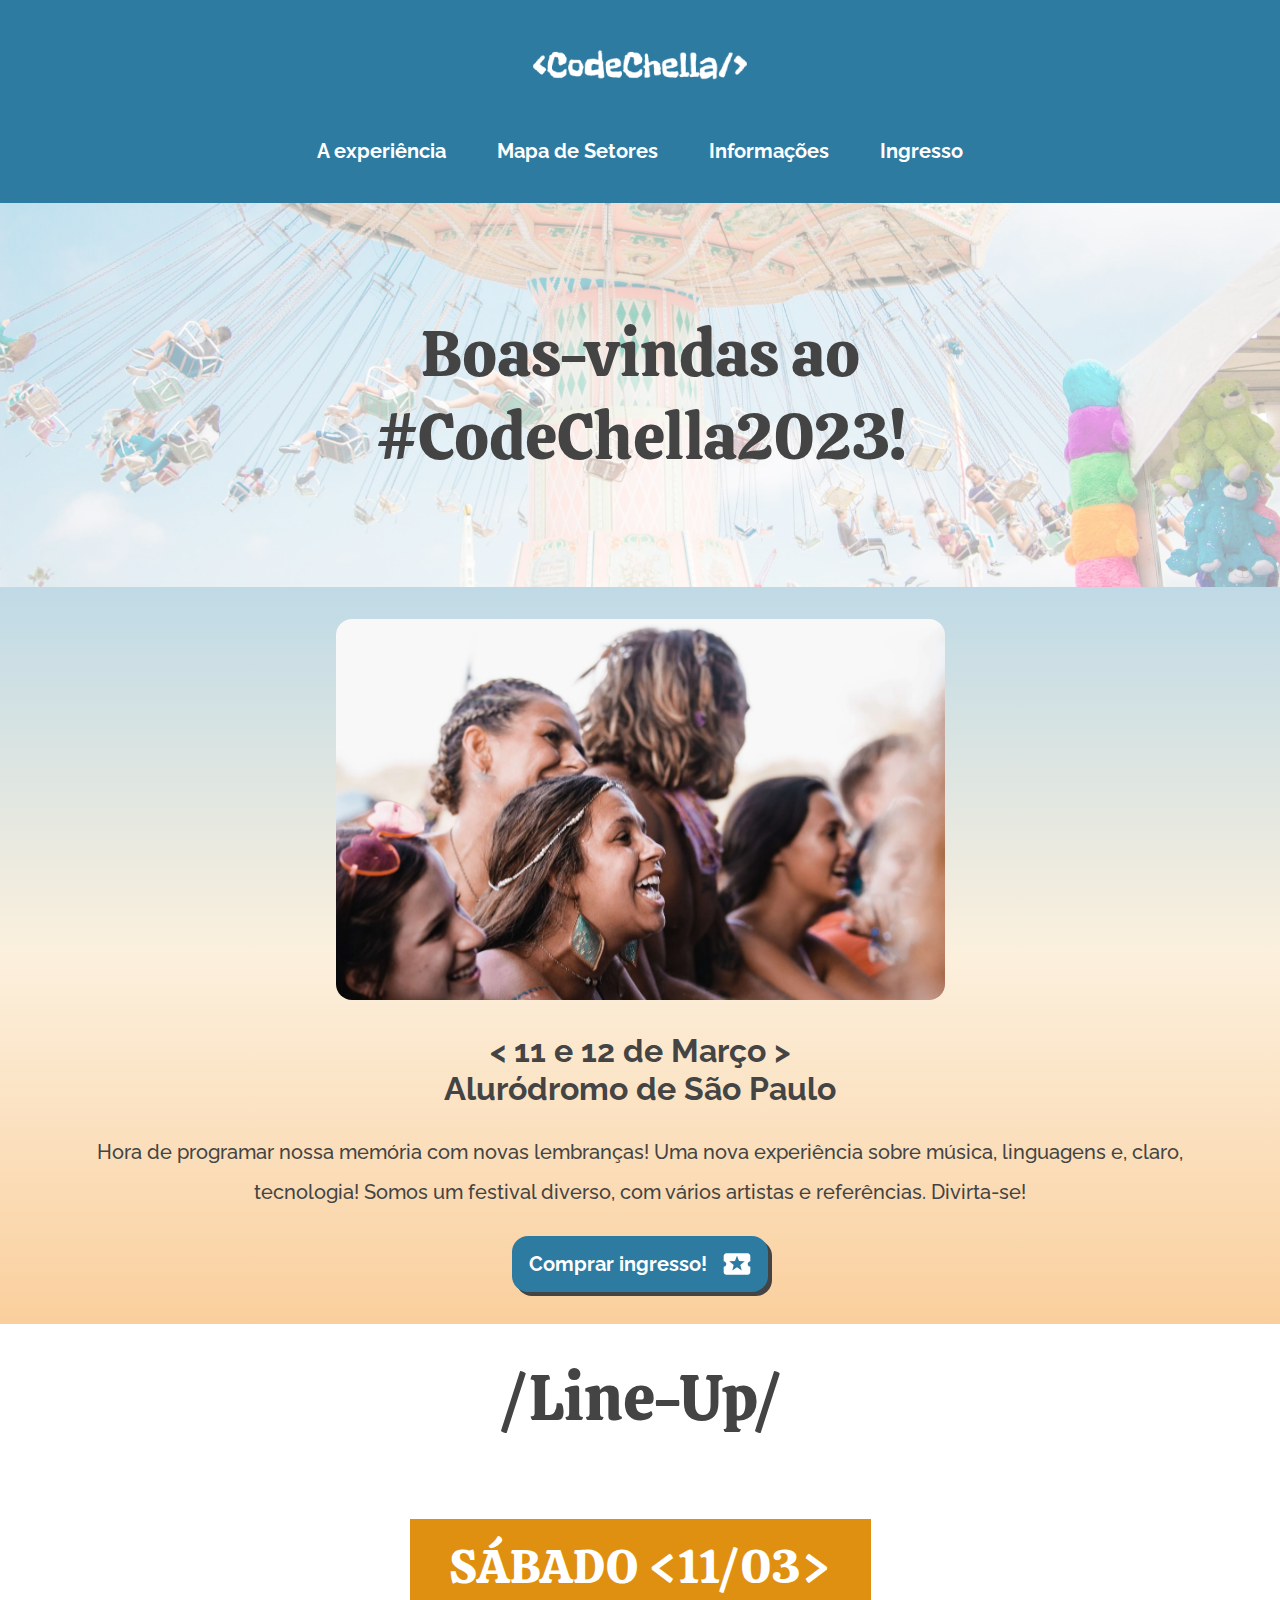
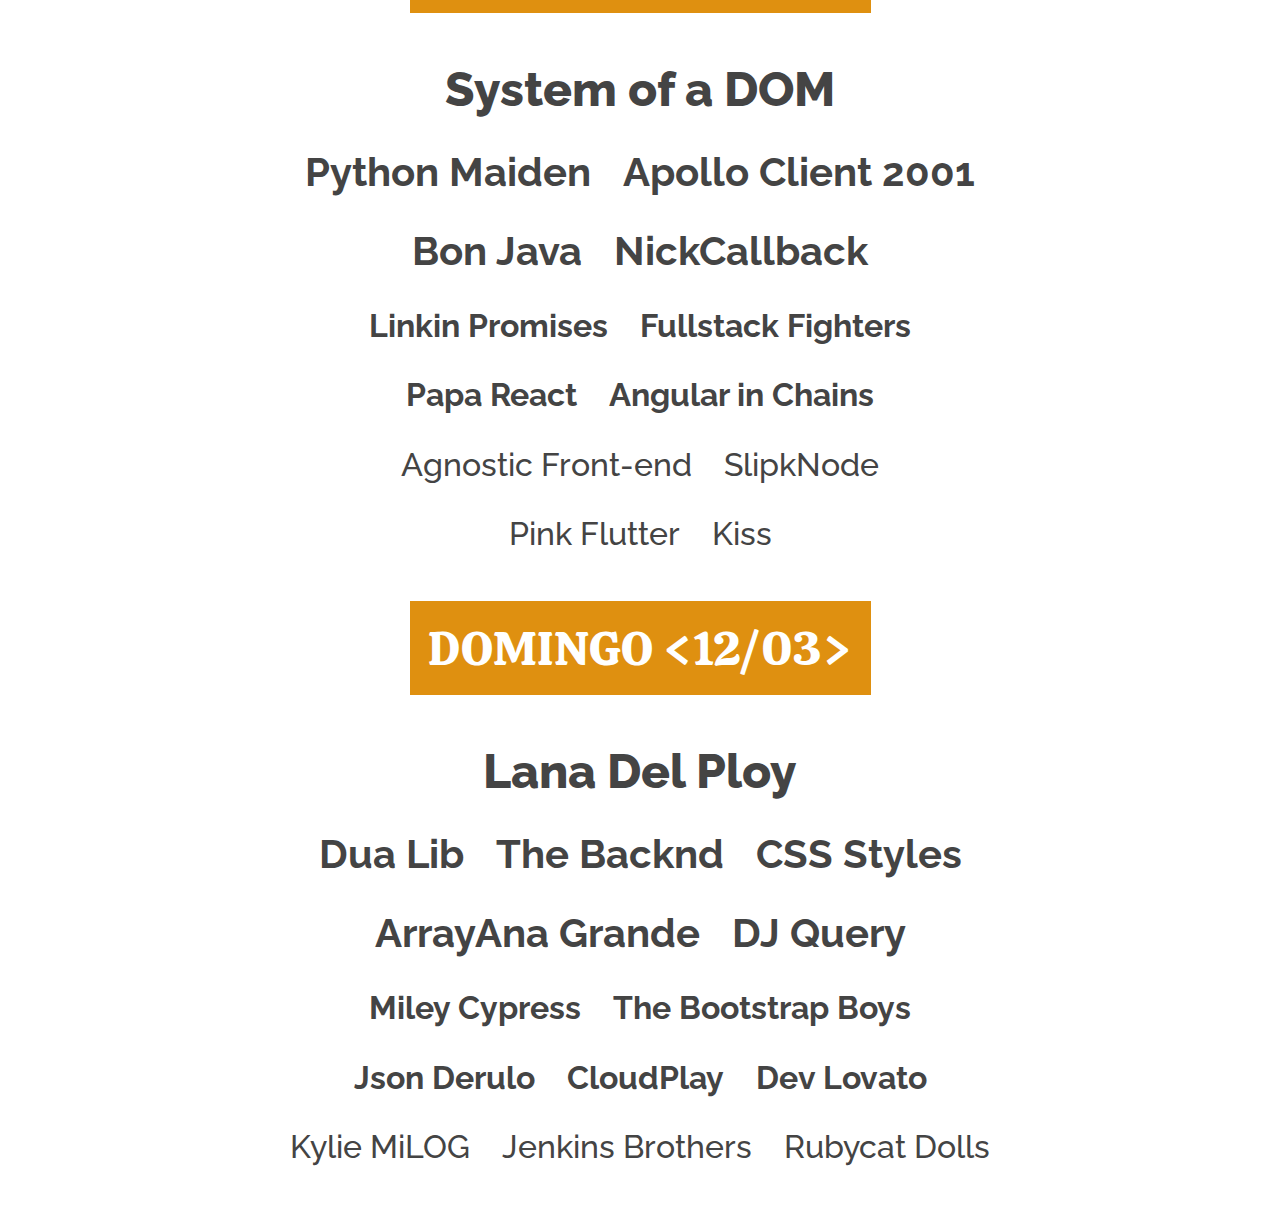
==== index.html @ 7eef758c ":sparkles: feat: Add a seção lineup (domingo) na página inicial" ====
<!DOCTYPE html>
<html lang="pt-BR">
    <head>
        <meta charset="UTF-8" />
        <meta http-equiv="X-UA-Compatible" content="IE=edge" />
        <meta name="viewport" content="width=device-width, initial-scale=1.0" />
        <link rel="stylesheet" href="./styles/reset.css" />
        <link rel="stylesheet" href="./styles/style.css" />
        <link rel="preconnect" href="https://fonts.googleapis.com" />
        <link rel="preconnect" href="https://fonts.gstatic.com" crossorigin />
        <link
            href="https://fonts.googleapis.com/css2?family=Calistoga&family=Raleway:wght@400;500;700;800&display=swap"
            rel="stylesheet"
        />
        <title>CodeChella</title>
    </head>

    <body>
        <header>
            <nav class="nav-bar">
                <a href="index.html">
                    <img src="./assets/Logo1_1.svg" alt="Logo do CodeChella" />
                </a>

                <button id="btn-mobile-menu">
                    <img
                        src="./assets/menu.svg"
                        alt="Botão do menu hambúrguer"
                    />
                </button>

                <ul class="nav-list">
                    <li class="nav-item">
                        <a href="#" class="nav-link">A experiência</a>
                    </li>
                    <li class="nav-item">
                        <a href="#" class="nav-link">Mapa de Setores</a>
                    </li>
                    <li class="nav-item">
                        <a href="#" class="nav-link">Informações</a>
                    </li>
                    <li class="nav-item">
                        <a href="#" class="nav-link">Ingresso</a>
                    </li>
                </ul>
            </nav>
        </header>

        <div class="banner">
            <h1 class="banner-title">Boas-vindas ao<br />#CodeChella2023!</h1>
        </div>

        <main>
            <section class="about">
                <img
                    src="./assets/Rectangle_7.jpg"
                    alt="Foto do público do festival"
                    class="about-crowd-photo"
                />

                <div class="about-box-text">
                    <h2 class="about-title">
                        &lt; 11 e 12 de Março &gt;<br />Aluródromo de São Paulo
                    </h2>

                    <p class="about-text">
                        Hora de programar nossa memória com novas lembranças!
                        Uma nova experiência sobre música, linguagens e, claro,
                        tecnologia! Somos um festival diverso, com vários
                        artistas e referências. Divirta-se!
                    </p>

                    <a href="#" class="about-btn">
                        Comprar ingresso!
                        <img
                            src="./assets/local_activity.svg"
                            alt="Ícone de ingresso"
                            class="icone-ingresso"
                        />
                    </a>
                </div>
            </section>

            <section class="lineup">
                <h2 class="lineup-title">/Line-Up/</h2>

                <h3 class="lineup-day">SÁBADO &lt;11/03&gt;</h3>
                <ul class="lineup-list">
                    <div class="row-1">
                        <li>System of a DOM</li>
                    </div>
                    <div class="row-2 row-flex">
                        <div class="row-box">
                            <li>Python Maiden</li>
                            <li>Apollo Client 2001</li>
                        </div>
                        <div class="row-box">
                            <li>Bon Java</li>
                            <li>NickCallback</li>
                        </div>
                    </div>
                    <div class="row-3 row-flex">
                        <div class="row-box">
                            <li>Linkin Promises</li>
                            <li>Fullstack Fighters</li>
                        </div>
                        <div class="row-box">
                            <li>Papa React</li>
                            <li>Angular in Chains</li>
                        </div>
                    </div>
                    <div class="row-4 row-flex">
                        <div class="row-box">
                            <li>Agnostic Front-end</li>
                            <li>SlipkNode</li>
                        </div>
                        <div class="row-box">
                            <li>Pink Flutter</li>
                            <li>Kiss</li>
                        </div>
                    </div>
                </ul>

                <h3 class="lineup-day">DOMINGO &lt;12/03&gt;</h3>
                <ul class="lineup-list">
                    <div class="row-1">
                        <li>Lana Del Ploy</li>
                    </div>
                    <div class="row-2 row-flex">
                        <div class="row-box">
                            <li>Dua Lib</li>
                            <li>The Backnd</li>
                            <li>CSS Styles</li>
                        </div>
                        <div class="row-box">
                            <li>ArrayAna Grande</li>
                            <li>DJ Query</li>
                        </div>
                    </div>
                    <div class="row-3 row-flex">
                        <div class="row-box">
                            <li>Miley Cypress</li>
                            <li>The Bootstrap Boys</li>
                        </div>
                        <div class="row-box">
                            <li>Json Derulo</li>
                            <li>CloudPlay</li>
                            <li>Dev Lovato</li>
                        </div>
                    </div>
                    <div class="row-4 row-flex">
                        <div class="row-box">
                            <li>Kylie MiLOG</li>
                            <li>Jenkins Brothers</li>
                            <li>Rubycat Dolls</li>
                        </div>
                    </div>
                </ul>
            </section>
        </main>
        <script src="main.js"></script>
    </body>
</html>
---- styles/style.css ----
@import url('header.css');
@import url('banner.css');
@import url('about.css');
@import url('lineup.css');

:root {
    --azul-escuro: #2e7ba2;
    --azul-claro: #c8deef;
    --mostarda: #df9010;
    --amarelo: #facf9d;
    --amarelo-claro: #fbf0dd;
    --branco: #ffffff;
    --cinza: #444444;
    --gradiente-verao: linear-gradient(
        180deg,
        #bfdae6 0%,
        #fcf0dd 50%,
        #facf9d 100%
    );

    --fonte-titulo: 'Calistoga', sans-serif;
    --fonte-texto: 'Raleway', sans-serif;
}

body {
    color: var(--cinza);
}
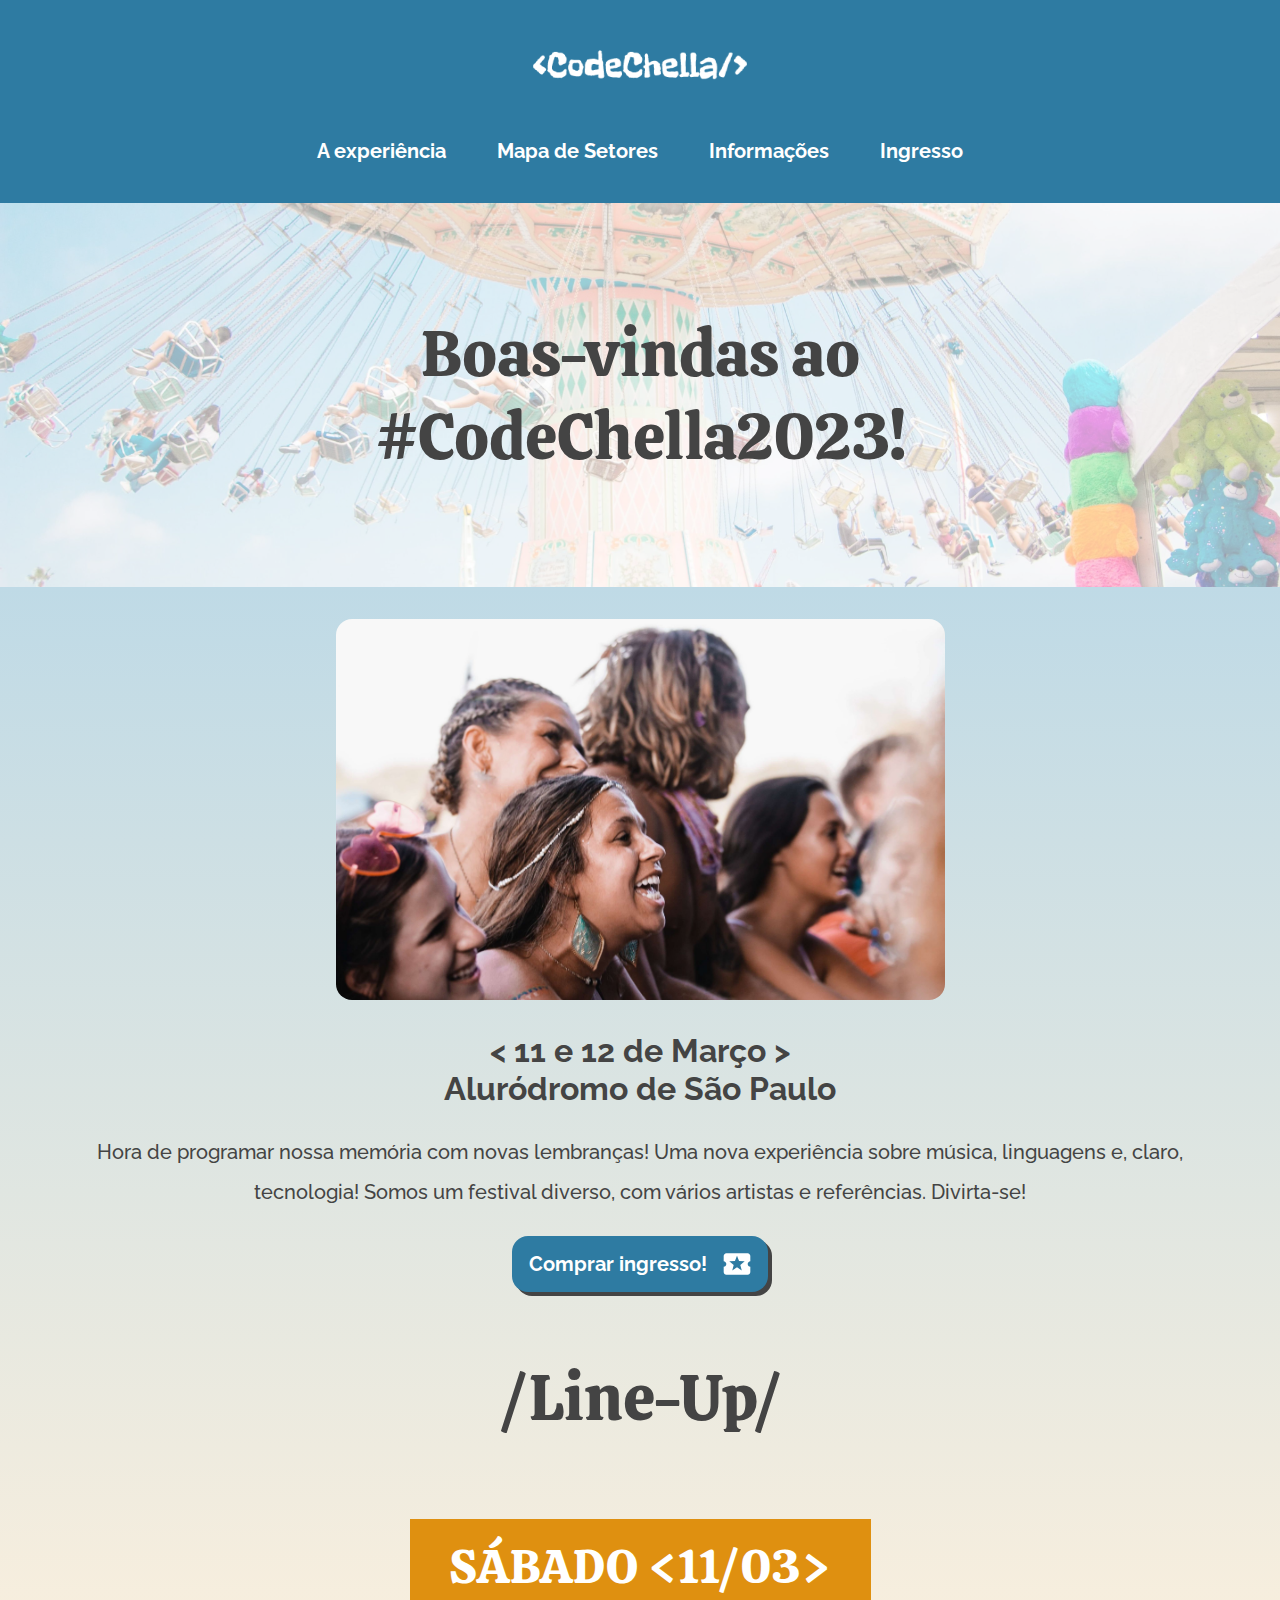
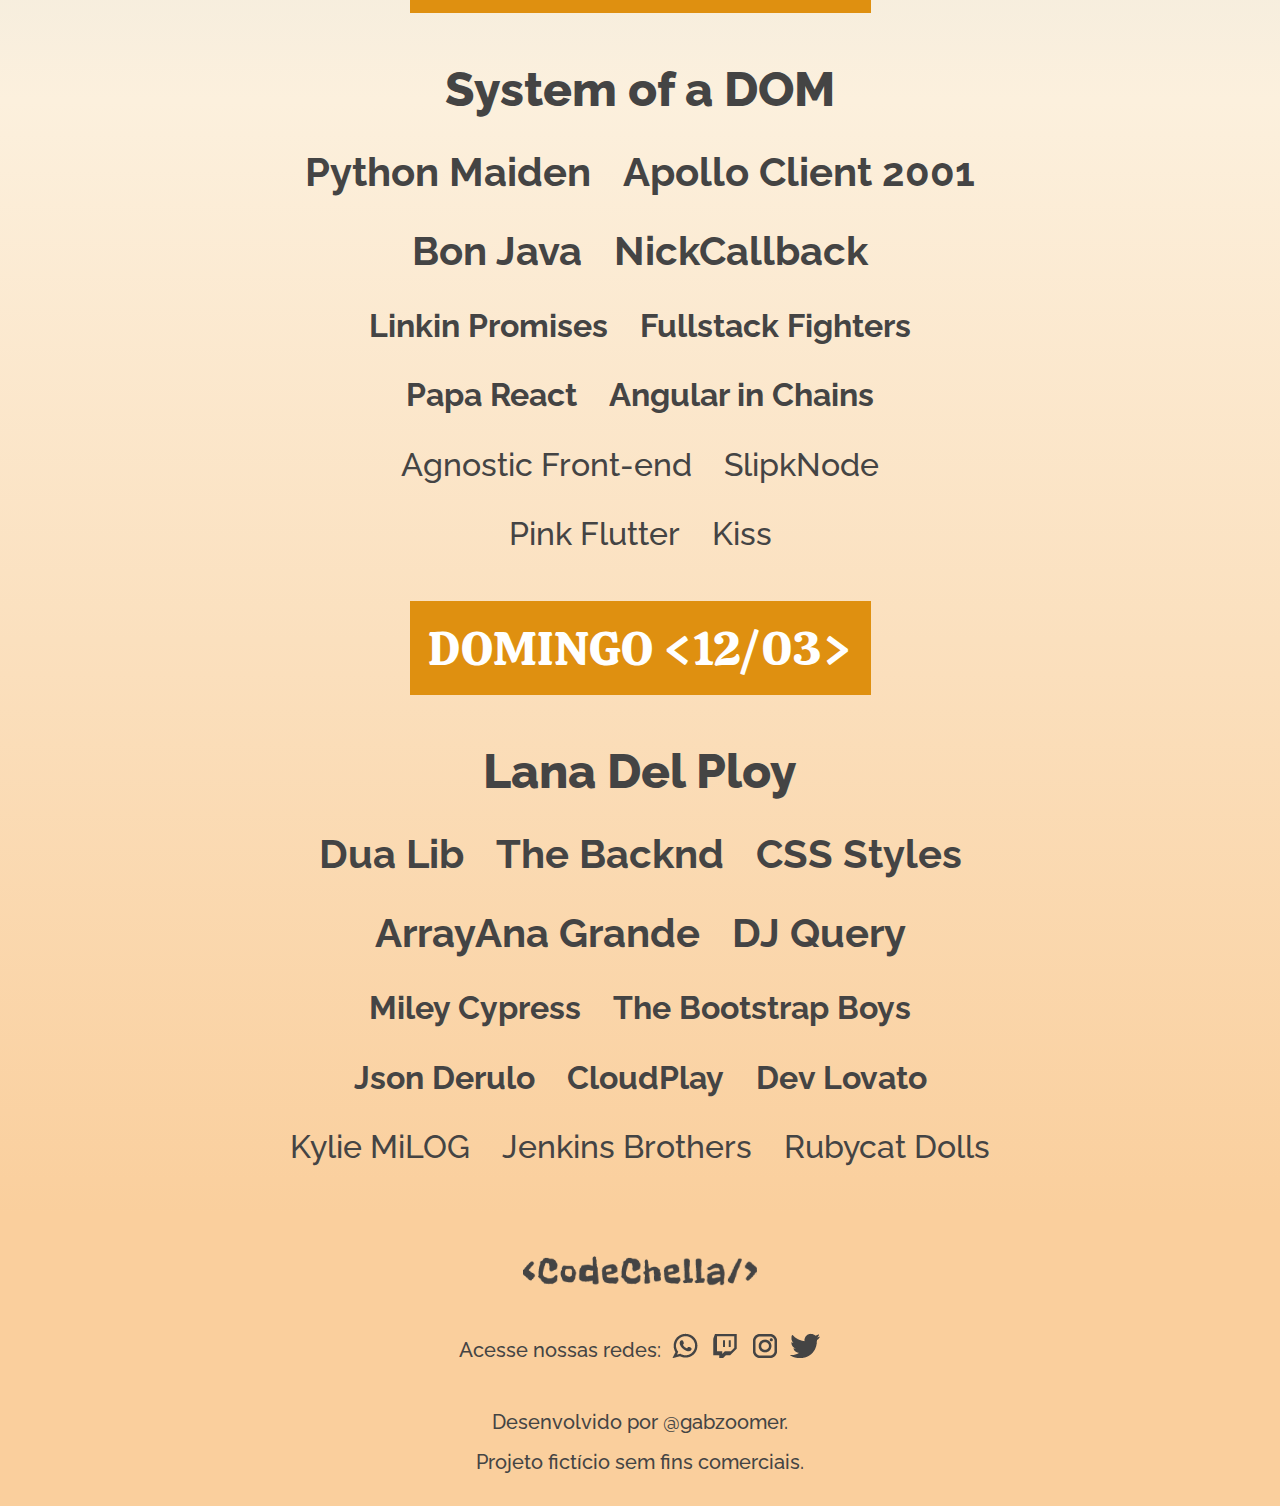
==== commit 3935cbd6: ":sparkles: feat: Add footer na página inicial" ====
--- a/index.html
+++ b/index.html
@@ -158,6 +158,61 @@
                 </ul>
             </section>
         </main>
+
+        <footer>
+            <div class="footer-box">
+                <img
+                    src="./assets/Logo1_2.svg"
+                    alt="Logo do CodeChella"
+                    class="footer-logo"
+                />
+
+                <div class="social-media-box">
+                    <p class="social-media-text">Acesse nossas redes:</p>
+
+                    <ul class="social-media-list">
+                        <li>
+                            <a href="#">
+                                <img
+                                    src="./assets/whatsapp.svg"
+                                    alt="Ícone do WhatsApp"
+                                />
+                            </a>
+                        </li>
+                        <li>
+                            <a href="#">
+                                <img
+                                    src="./assets/twitch.svg"
+                                    alt="Ícone da Twitch"
+                                />
+                            </a>
+                        </li>
+                        <li>
+                            <a href="#">
+                                <img
+                                    src="./assets/instagram.svg"
+                                    alt="Ícone do Instagram"
+                                />
+                            </a>
+                        </li>
+                        <li>
+                            <a href="#">
+                                <img
+                                    src="./assets/twitter.svg"
+                                    alt="Ícone do Twitter"
+                                />
+                            </a>
+                        </li>
+                    </ul>
+                </div>
+            </div>
+
+            <p>
+                Desenvolvido por @gabzoomer.<br />
+                Projeto fictício sem fins comerciais.
+            </p>
+        </footer>
+
         <script src="main.js"></script>
     </body>
 </html>
--- a/styles/style.css
+++ b/styles/style.css
@@ -2,6 +2,7 @@
 @import url('banner.css');
 @import url('about.css');
 @import url('lineup.css');
+@import url('footer.css');
 
 :root {
     --azul-escuro: #2e7ba2;
@@ -25,3 +26,7 @@
 body {
     color: var(--cinza);
 }
+
+main {
+    background: var(--gradiente-verao);
+}
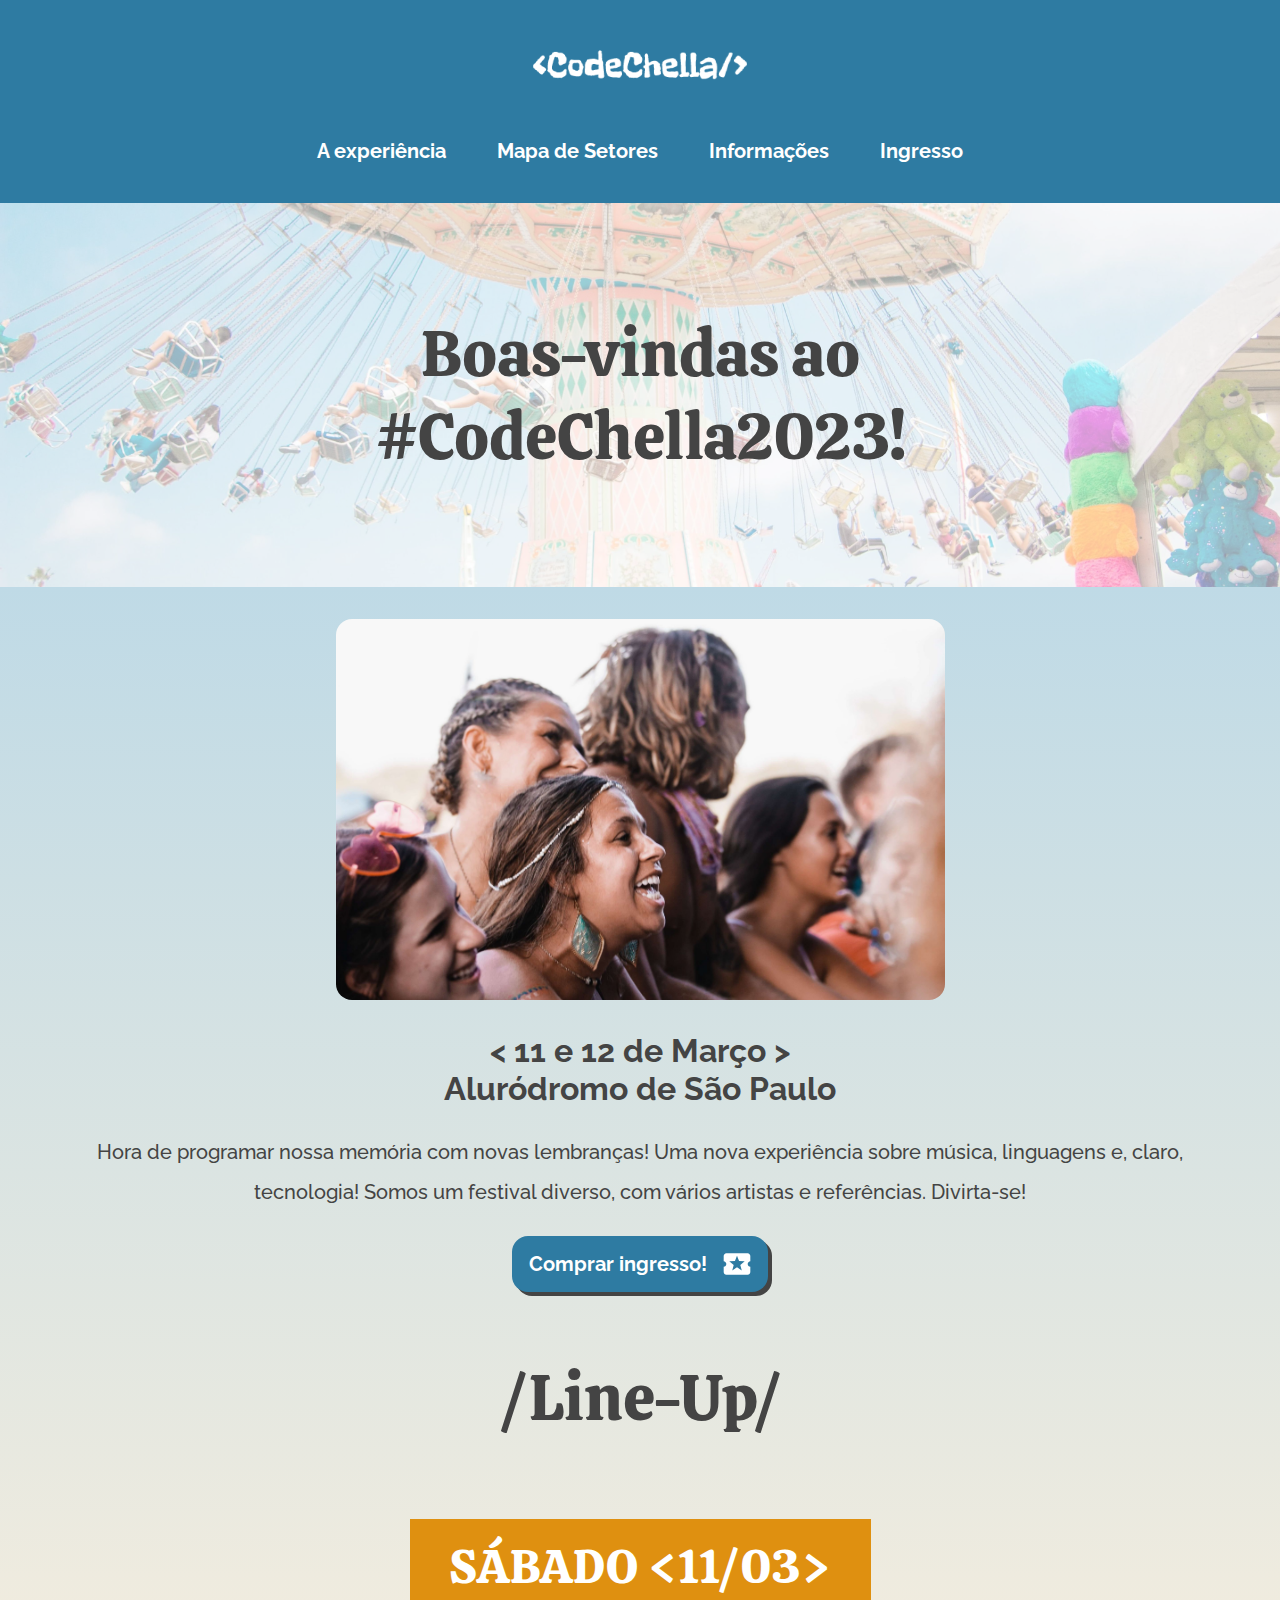
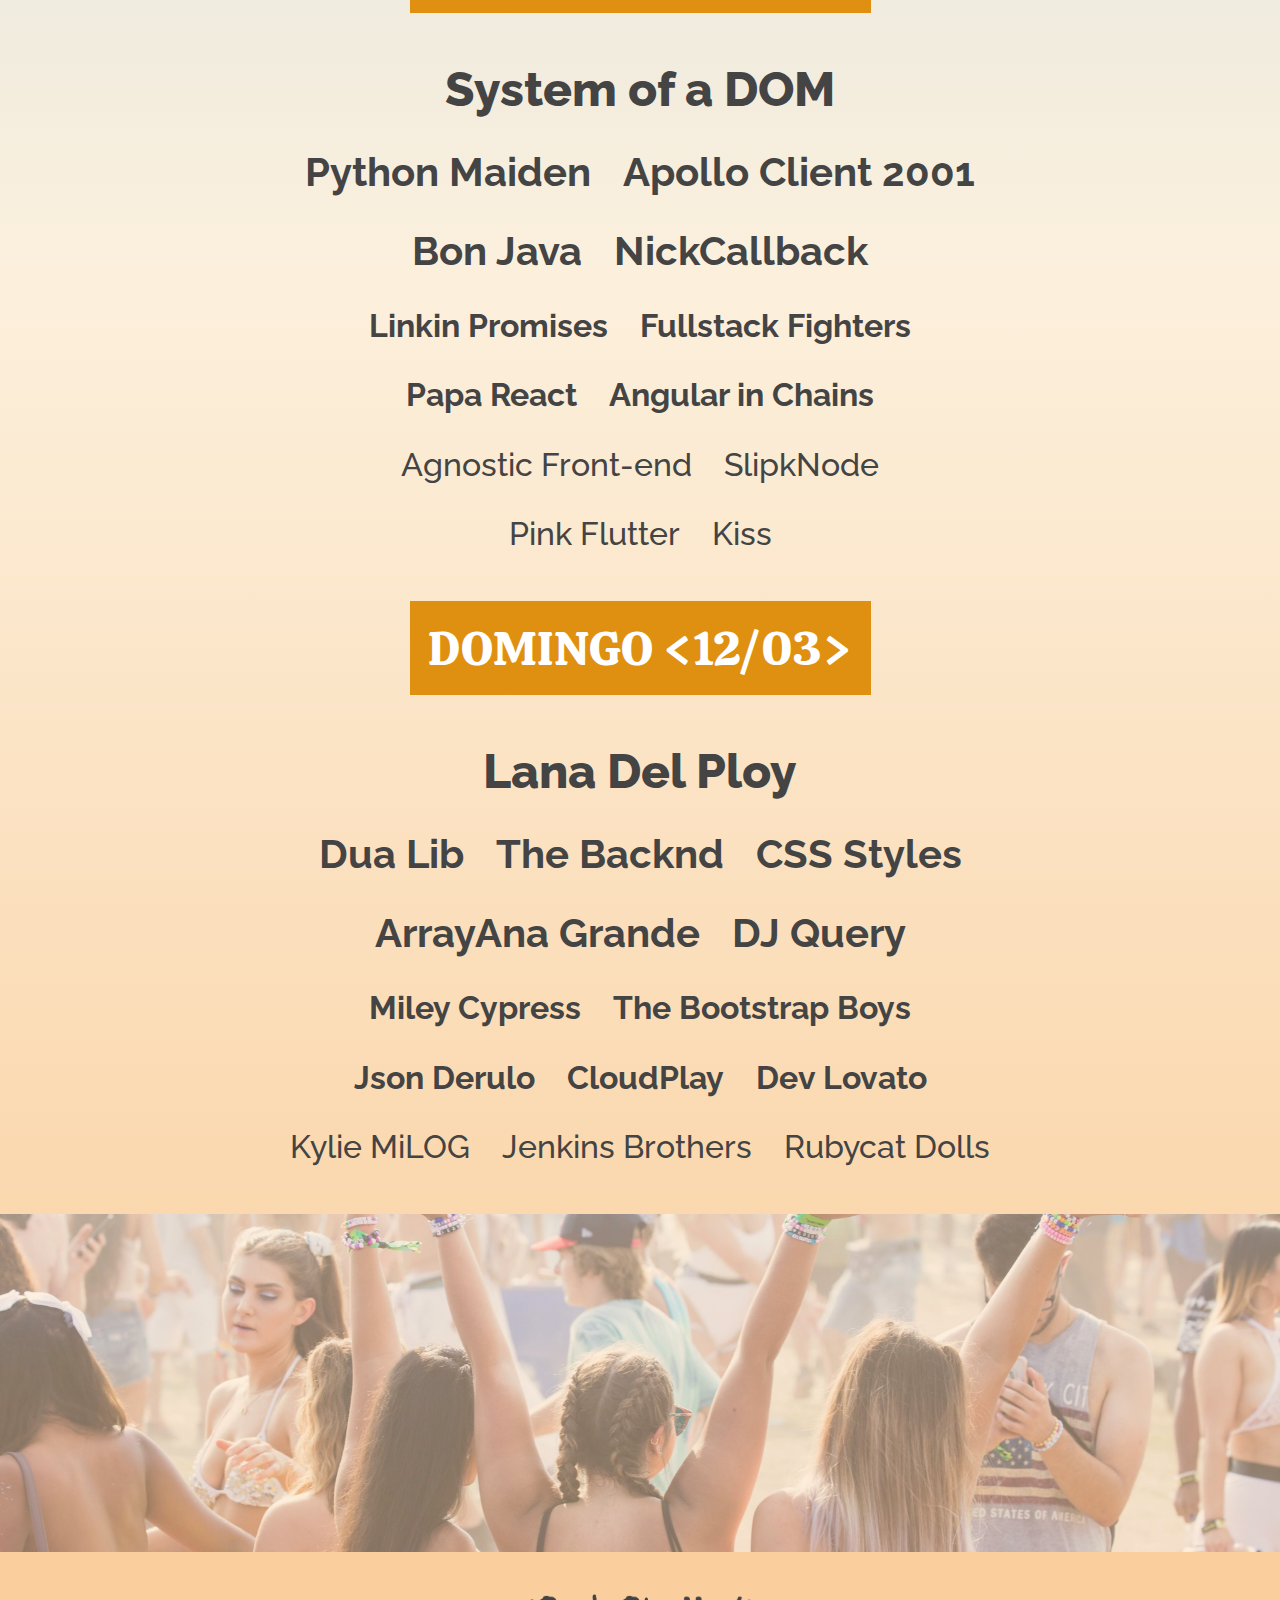
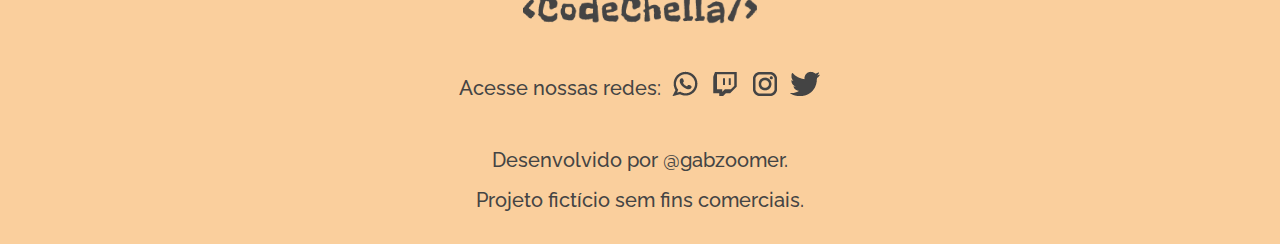
==== commit 44b75e87: ":sparkles: feat: Add o banner inferior na página inicial" ====
--- a/index.html
+++ b/index.html
@@ -157,6 +157,8 @@
                     </div>
                 </ul>
             </section>
+
+            <div class="banner-bottom"></div>
         </main>
 
         <footer>
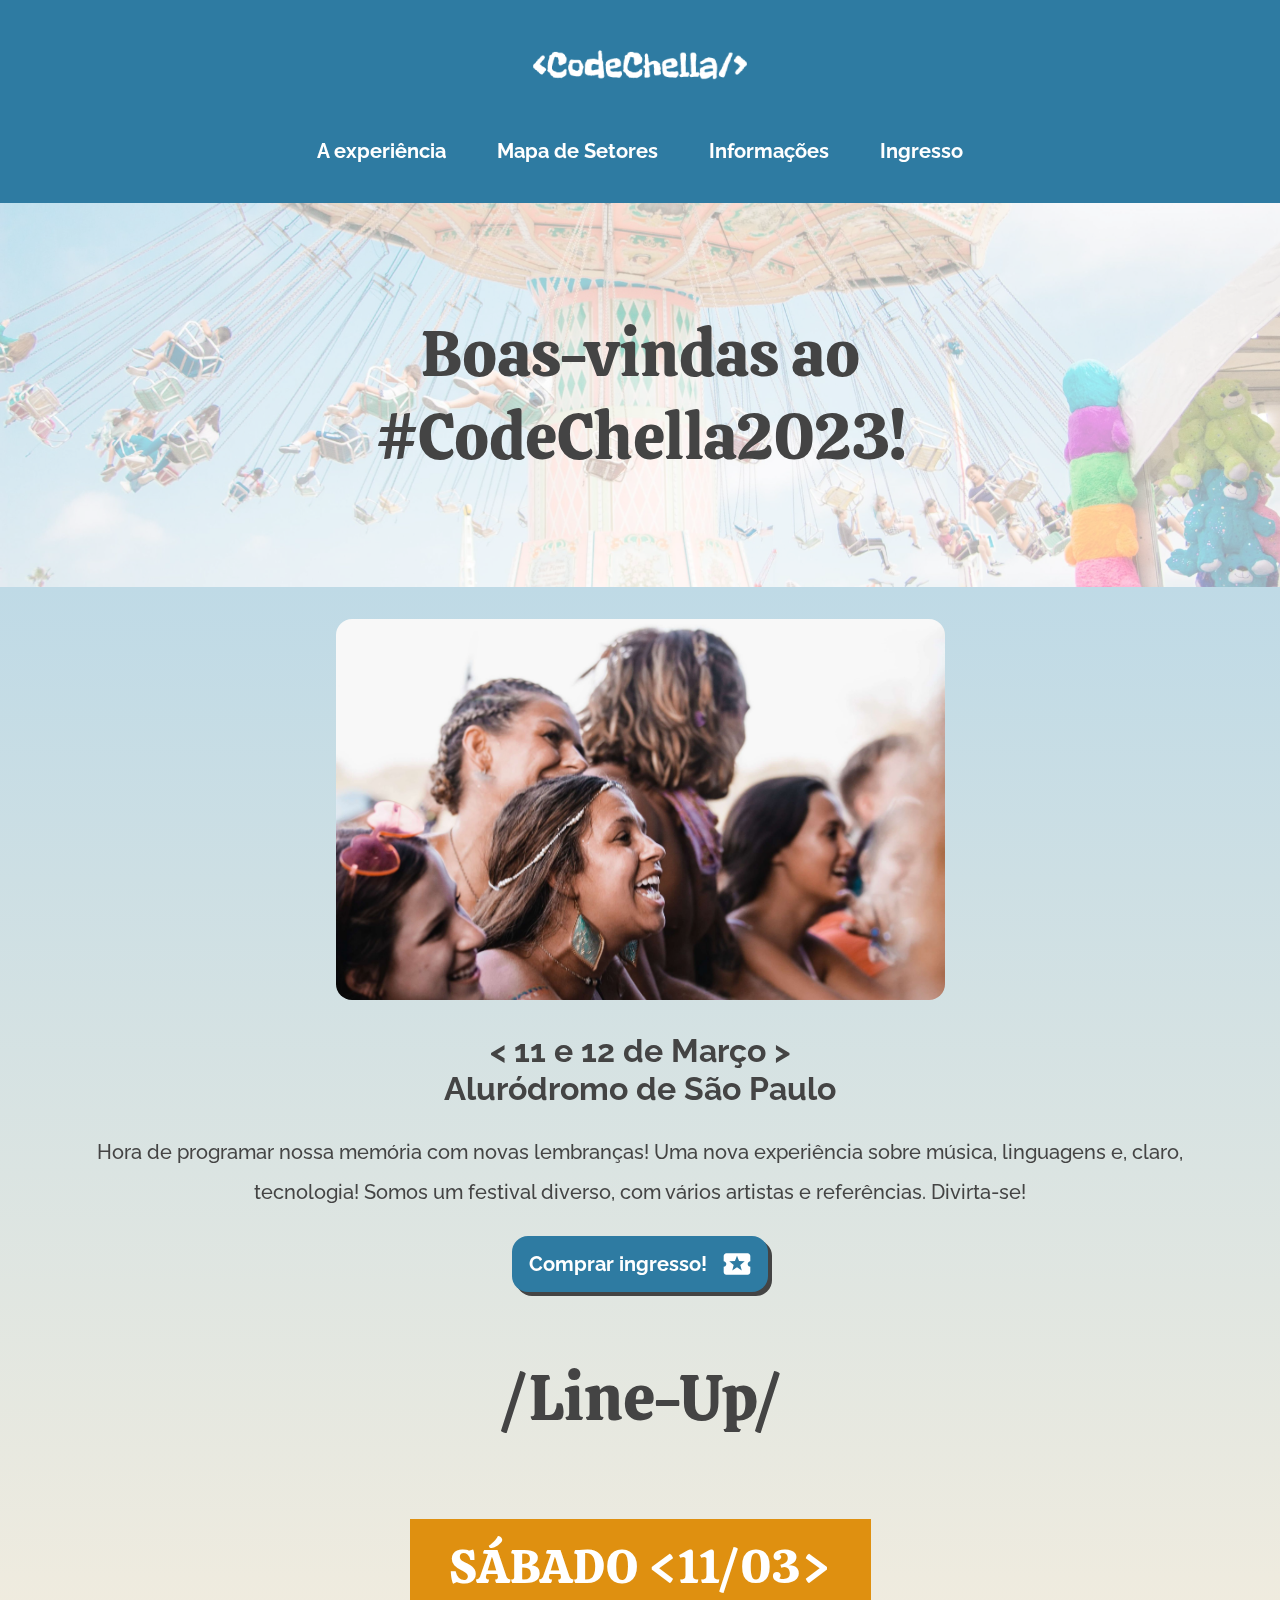
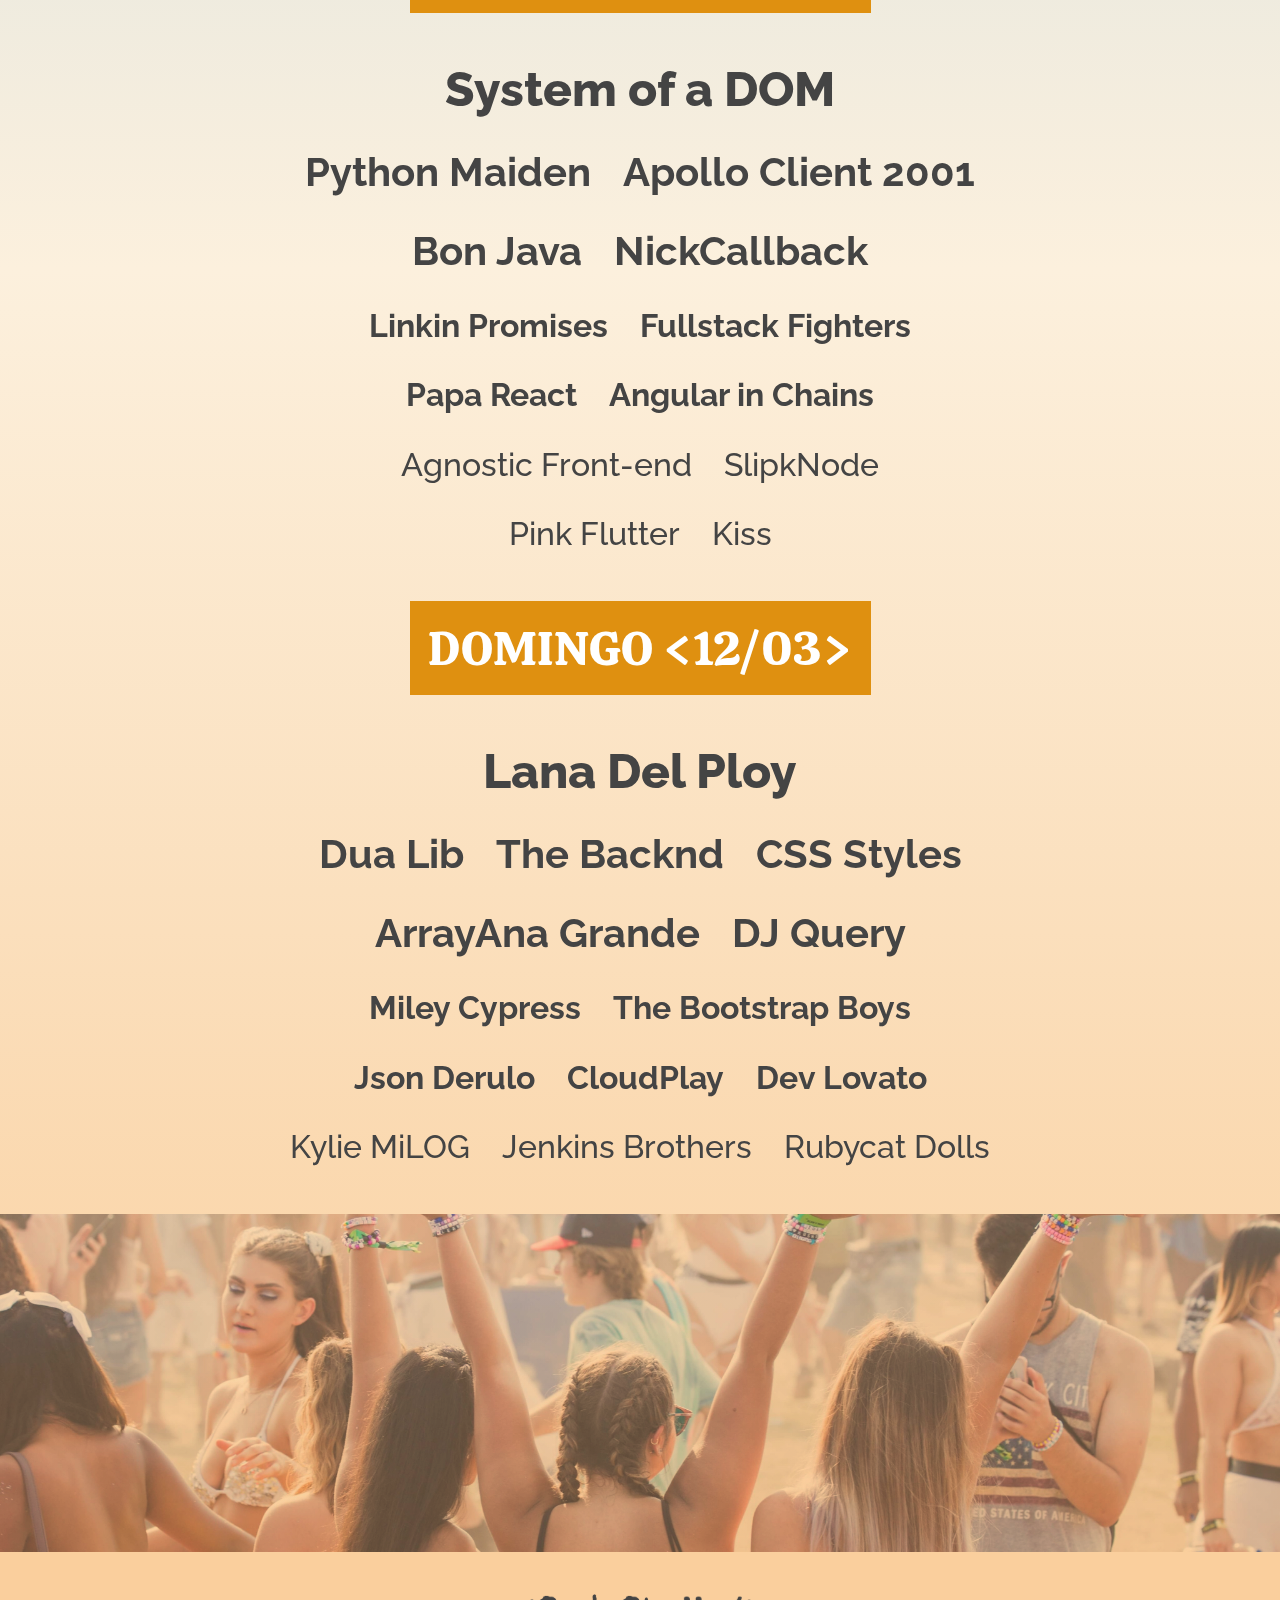
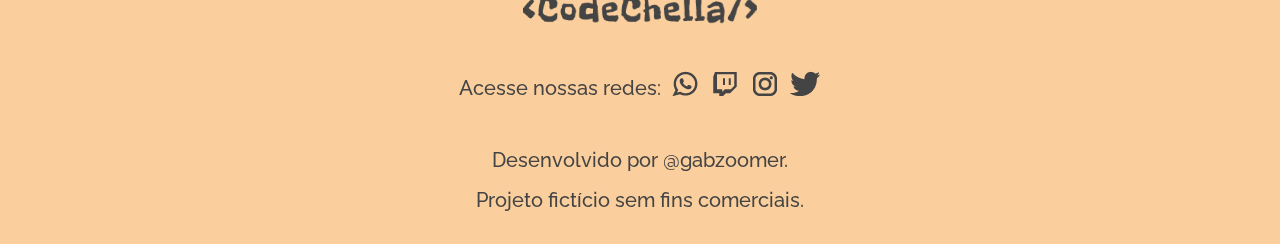
==== commit 5276625a: ":sparkles: feat: Adiciona o favicon nos arquivos html" ====
--- a/index.html
+++ b/index.html
@@ -6,6 +6,11 @@
         <meta name="viewport" content="width=device-width, initial-scale=1.0" />
         <link rel="stylesheet" href="./styles/reset.css" />
         <link rel="stylesheet" href="./styles/style.css" />
+        <link
+            rel="shortcut icon"
+            href="assets/favicon.ico"
+            type="image/x-icon"
+        />
         <link rel="preconnect" href="https://fonts.googleapis.com" />
         <link rel="preconnect" href="https://fonts.gstatic.com" crossorigin />
         <link
--- a/styles/style.css
+++ b/styles/style.css
@@ -3,6 +3,13 @@
 @import url('about.css');
 @import url('lineup.css');
 @import url('footer.css');
+@import url('banner_experiencia.css');
+@import url('acessibilidade.css');
+@import url('sustentabilidade.css');
+@import url('atracoes.css');
+@import url('banner_setores.css');
+@import url('palco.css');
+@import url('detalhes.css');
 
 :root {
     --azul-escuro: #2e7ba2;
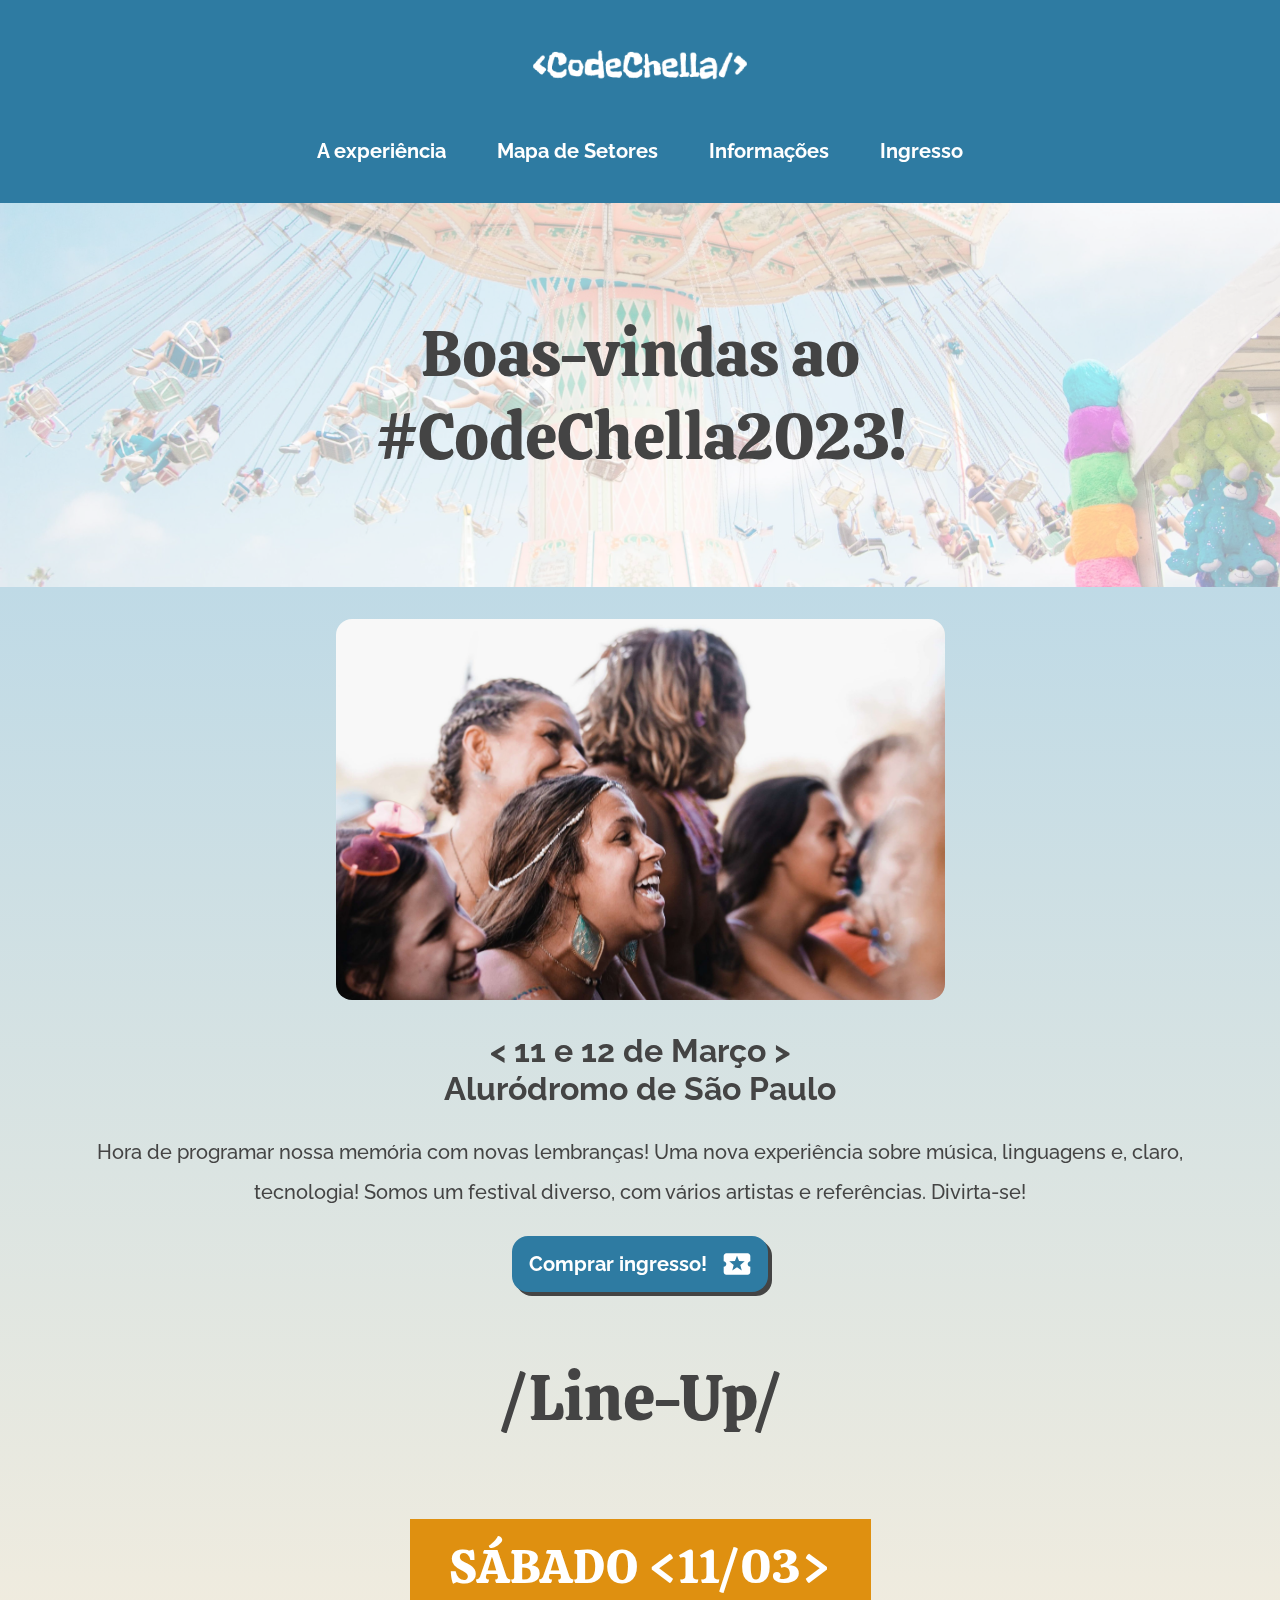
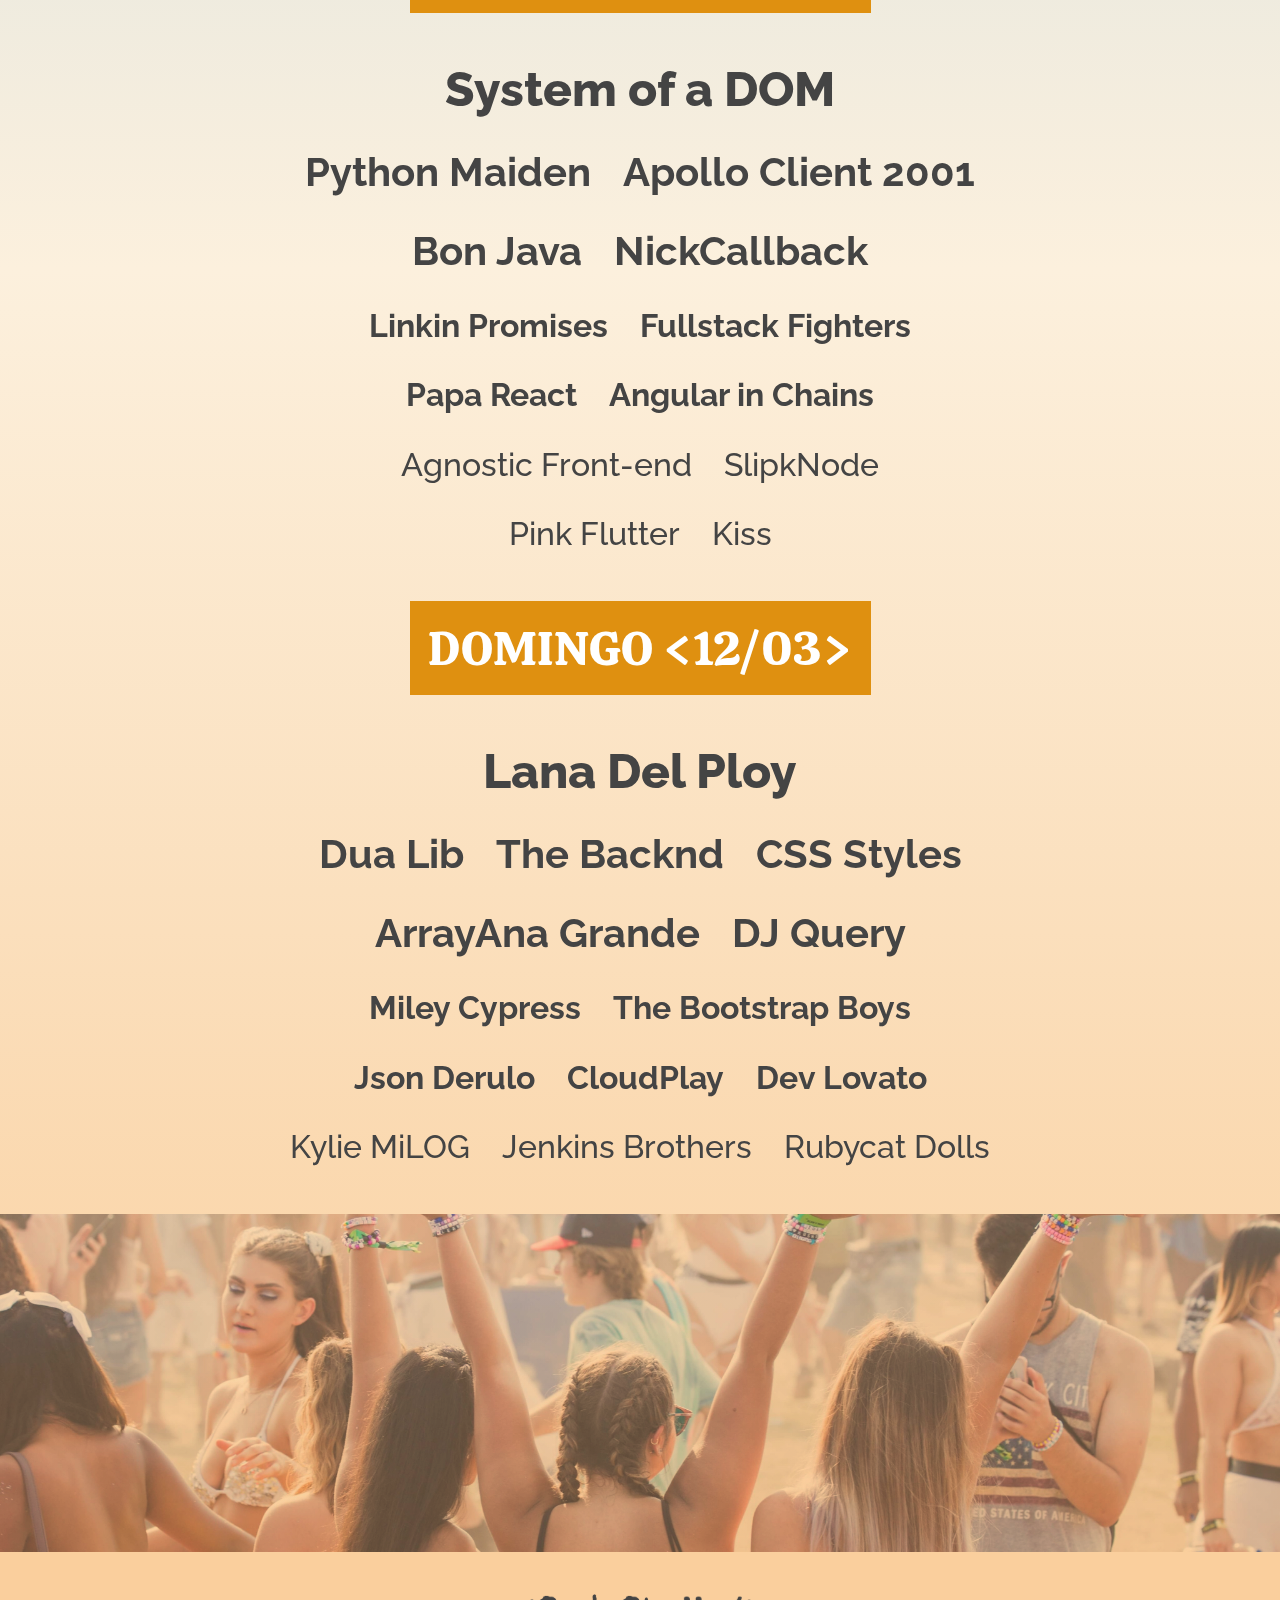
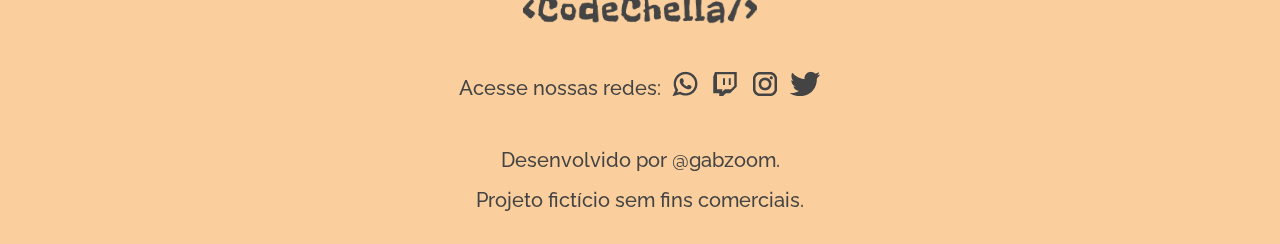
==== commit e538e6f8: ":speech_balloon: fix: Atualiza o username do autor no footer" ====
--- a/index.html
+++ b/index.html
@@ -23,7 +23,7 @@
     <body>
         <header>
             <nav class="nav-bar">
-                <a href="index.html">
+                <a href="./index.html">
                     <img src="./assets/Logo1_1.svg" alt="Logo do CodeChella" />
                 </a>
 
@@ -36,10 +36,14 @@
 
                 <ul class="nav-list">
                     <li class="nav-item">
-                        <a href="#" class="nav-link">A experiência</a>
-                    </li>
-                    <li class="nav-item">
-                        <a href="#" class="nav-link">Mapa de Setores</a>
+                        <a href="./experiencia.html" class="nav-link"
+                            >A experiência</a
+                        >
+                    </li>
+                    <li class="nav-item">
+                        <a href="./setores.html" class="nav-link"
+                            >Mapa de Setores</a
+                        >
                     </li>
                     <li class="nav-item">
                         <a href="#" class="nav-link">Informações</a>
@@ -215,7 +219,13 @@
             </div>
 
             <p>
-                Desenvolvido por @gabzoomer.<br />
+                Desenvolvido por
+                <a
+                    href="https://gabzoom.vercel.app/"
+                    target="_blank"
+                    class="footer-link"
+                    >@gabzoom.</a
+                ><br />
                 Projeto fictício sem fins comerciais.
             </p>
         </footer>
